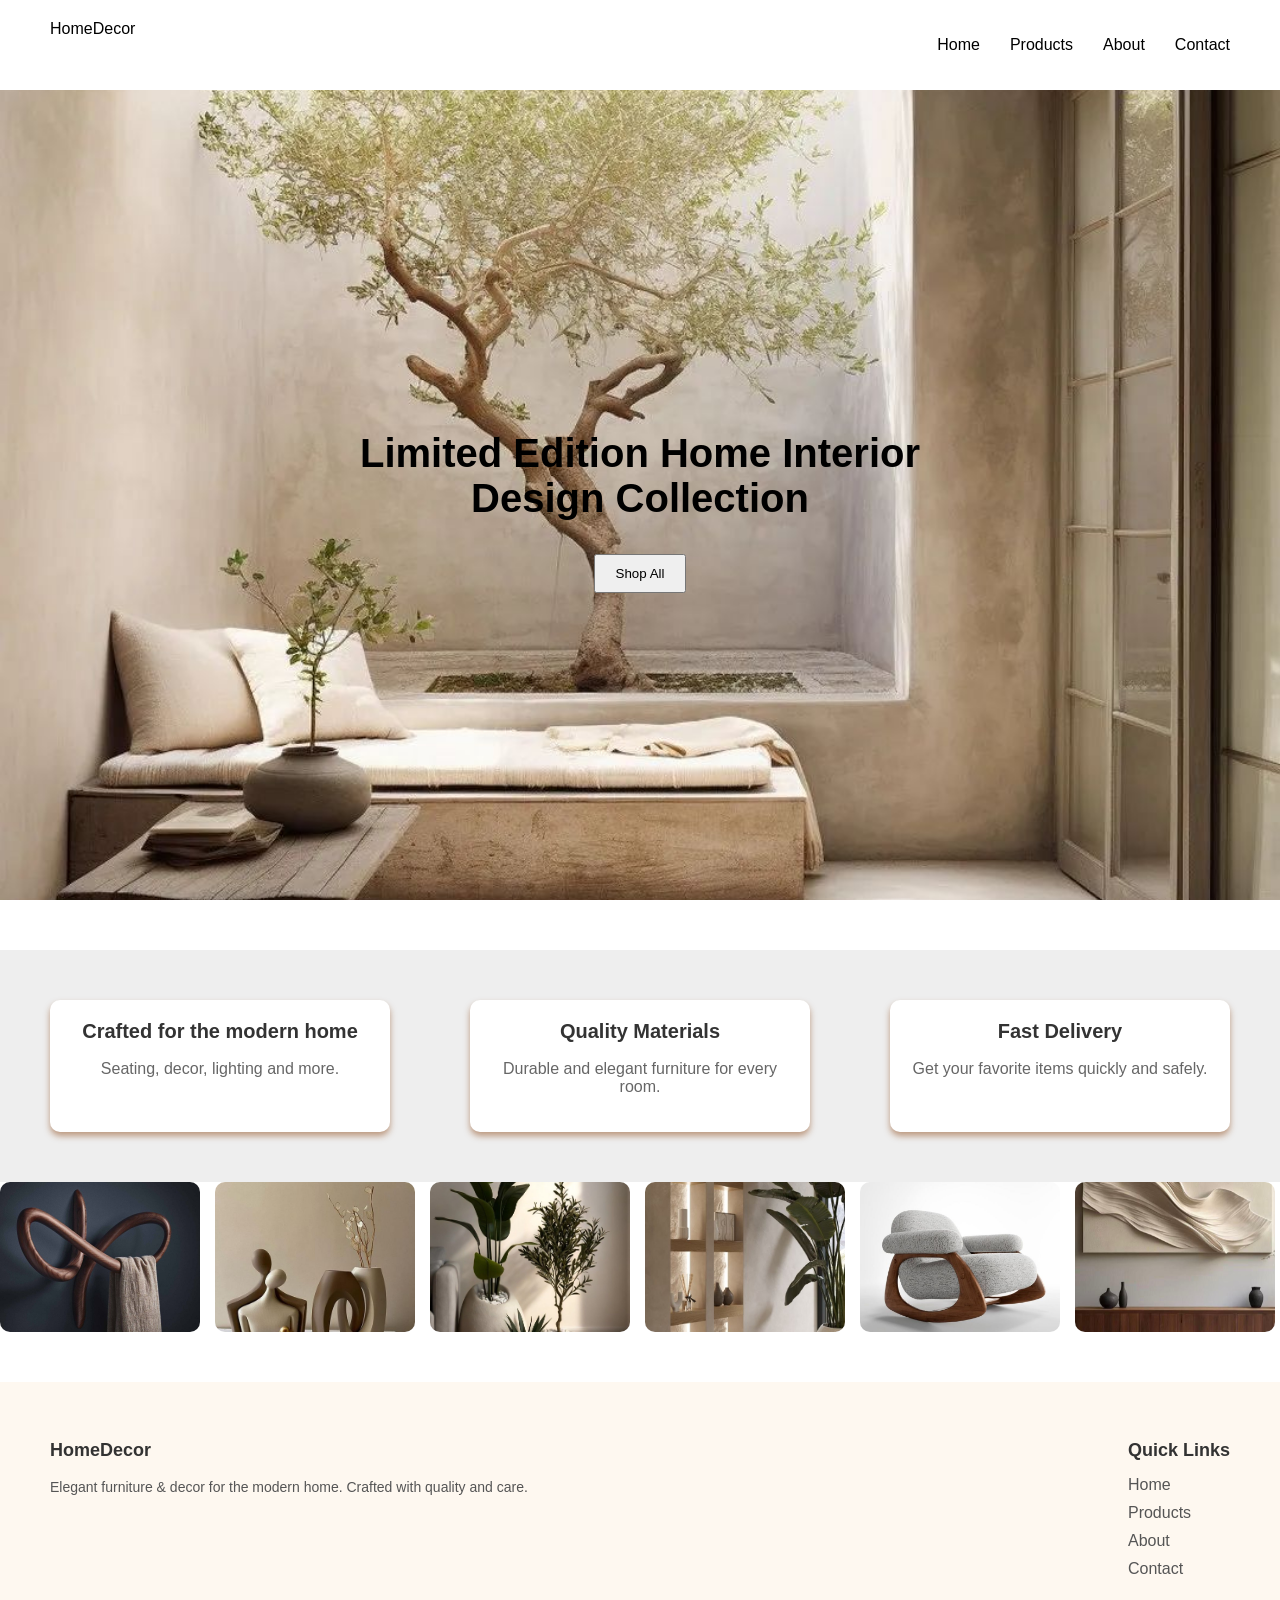
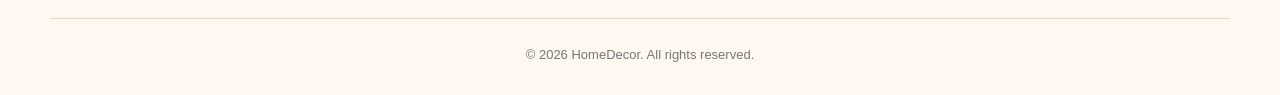
==== index.html @ 3b5e0960 "index.html" ====
<!DOCTYPE html>
<html lang="en">
<head>
  <meta charset="UTF-8">
  <title>HomeDecor</title>
  <link rel="stylesheet" href="index.css">
</head>
<body>

<!-- NAVBAR -->
<nav>
  <div class="logo">HomeDecor</div>
  <ul>
    <li>Home</li>
    <li>Products</li>
    <li>About</li>
    <li>Contact</li>
  </ul>
</nav>
<!-- HERO SECTION -->
<section class="hero">
  <div class="hero-text">
    <h1>Limited Edition Home Interior Design Collection</h1>
    <button>Shop All</button>
  </div>
</section>
<section class="info">
  <div class="info-container">
    <div class="info-card">
      <h2>Crafted for the modern home</h2>
      <p>Seating, decor, lighting and more.</p>
    </div>
    <div class="info-card">
      <h2>Quality Materials</h2>
      <p>Durable and elegant furniture for every room.</p>
    </div>
    <div class="info-card">
      <h2>Fast Delivery</h2>
      <p>Get your favorite items quickly and safely.</p>
    </div>
  </div>
</section>

<!-- Slider Section -->
<section class="photo-slider">
  <div class="slide"><img src="decor1.jpg" alt="Decor 1"></div>
  <div class="slide"><img src="decor2.jpg" alt="Decor 2"></div>
  <div class="slide"><img src="decor3.jpg" alt="Decor 3"></div>
  <div class="slide"><img src="decor4.jpg" alt="Decor 4"></div>
   <div class="slide"><img src="decor5.jpg" alt="Decor 2"></div>
  <div class="slide"><img src="decor6.jpg" alt="Decor 3"></div>
  <div class="slide"><img src="decor7.jpg" alt="Decor 4"></div>
<div class="slide"><img src="decor2.jpg" alt="Decor 2"></div>
  <div class="slide"><img src="decor3.jpg" alt="Decor 3"></div>
</section>
<footer class="footer">
  <div class="footer-container">
    <!-- Brand / About -->
    <div class="footer-column">
      <h3>HomeDecor</h3>
      <p>Elegant furniture & decor for the modern home. Crafted with quality and care.</p>
    </div>

    <!-- Quick Links -->
    <div class="footer-column">
      <h3>Quick Links</h3>
      <ul class="footer-links">
        <li><a href="#">Home</a></li>
        <li><a href="#">Products</a></li>
        <li><a href="#">About</a></li>
        <li><a href="#">Contact</a></li>
      </ul>
    </div>
  </div>

  <div class="footer-bottom">
    <p>&copy; 2026 HomeDecor. All rights reserved.</p>
  </div>
</footer>
</body>
</html>
---- index.css ----
body {
  margin: 0;
  font-family: Arial, sans-serif;
}

/* NAVBAR */
nav {
  display: flex;
  justify-content: space-between;
  padding: 20px 50px;
  background: white;
}

nav ul {
  display: flex;
  list-style: none;
  gap: 30px;
}

nav li {
  cursor: pointer;
}

/* HERO */
.hero {
  height: 90vh;
  background: url('furnituree.jpg') center/cover;
  display: flex;
  align-items: center;
  justify-content: center;
  text-align: center;
  margin-bottom: 50px; /* hapësirë mes hero dhe slider */
}

.hero h1 {
  color: black;
  font-size: 40px;
  max-width: 600px;
}

.hero button {
  padding: 10px 20px;
}

/* Slider container */
.photo-slider {
  display: flex;
  width: 100%;
  overflow: hidden;
  gap: 15px;
  padding-bottom: 50px; /* pak hapësirë poshtë sliderit */
}

/* Slides (cards) */
.photo-slider .slide {
  flex: 0 0 200px;  /* madhësia e secilës foto/card */
  height: 150px;
  border-radius: 10px;
  overflow: hidden;
  animation: slideMove 12s linear infinite;
}

.photo-slider .slide img {
  width: 100%;
  height: 100%;
  object-fit: cover;
}

/* Animation keyframes për slider horizontal */
@keyframes slideMove {
  0% { transform: translateX(0); }
  100% { transform: translateX(-100%); }
}
/* INFO SECTION */
.info {
  padding: 50px;
  background: #eee;
  text-align: center;
}

/* Container për cards */
.info-container {
  display: flex;                  /* horizontal layout */
  justify-content: space-between; /* shpërndan cards në rresht */
  gap: 20px;                      /* hapësira mes cards */
  flex-wrap: nowrap;              /* nuk bëhen njëri mbi tjetrin */
}

/* Secili card */
.info-card {
  background: white;
  padding: 20px;
  border-radius: 10px;
  flex: 1;            /* merr hapësirë të barabartë */
  max-width: 300px;   /* madhësi maksimale për secilën card */
  box-shadow: 0 px 6px rgba(90, 57, 57, 0.881);
}

.info-card h2 {
  margin-top: 0;
  font-size: 20px;
  color: #333;
}

.info-card p {
  font-size: 16px;
  color: #666;
}
.info-card {
  background: white;          /* vetë card mbetet e bardhë */
  padding: 20px;
  border-radius: 10px;

  flex: 1;                    /* merr hapësirë të barabartë */
  max-width: 300px;

  /* Shadow kafe */
  box-shadow: 0 4px 6px rgba(139, 69, 19, 0.5); /* x-offset y-offset blur ngjyra */
}
.footer {
  background: #fef8f0; /* krem shumë i lehtë */
  color: #333;          /* tekst gri e errët për kontrast */
  padding: 40px 50px 20px;
  font-family: Arial, sans-serif;
}

.footer-container {
  display: flex;
  justify-content: space-between;
  gap: 30px;
  flex-wrap: wrap;
  margin-bottom: 30px;
}

.footer-column h3 {
  margin-bottom: 15px;
  font-size: 18px;
  color: #333;
}

.footer-column p {
  font-size: 14px;
  line-height: 1.6;
  color: #555;
}

.footer-links {
  list-style: none;
  padding: 0;
  margin: 0;
}

.footer-links li {
  margin-bottom: 10px;
}

.footer-links li a {
  color: #555;
  text-decoration: none;
  transition: color 0.3s;
}

.footer-links li a:hover {
  color: #c59d5f; /* kafe e artë për hover */
}

.footer-bottom {
  text-align: center;
  border-top: 1px solid #e0d7ca; /* vijë e lehtë */
  padding-top: 15px;
  font-size: 13px;
  color: #777;
}
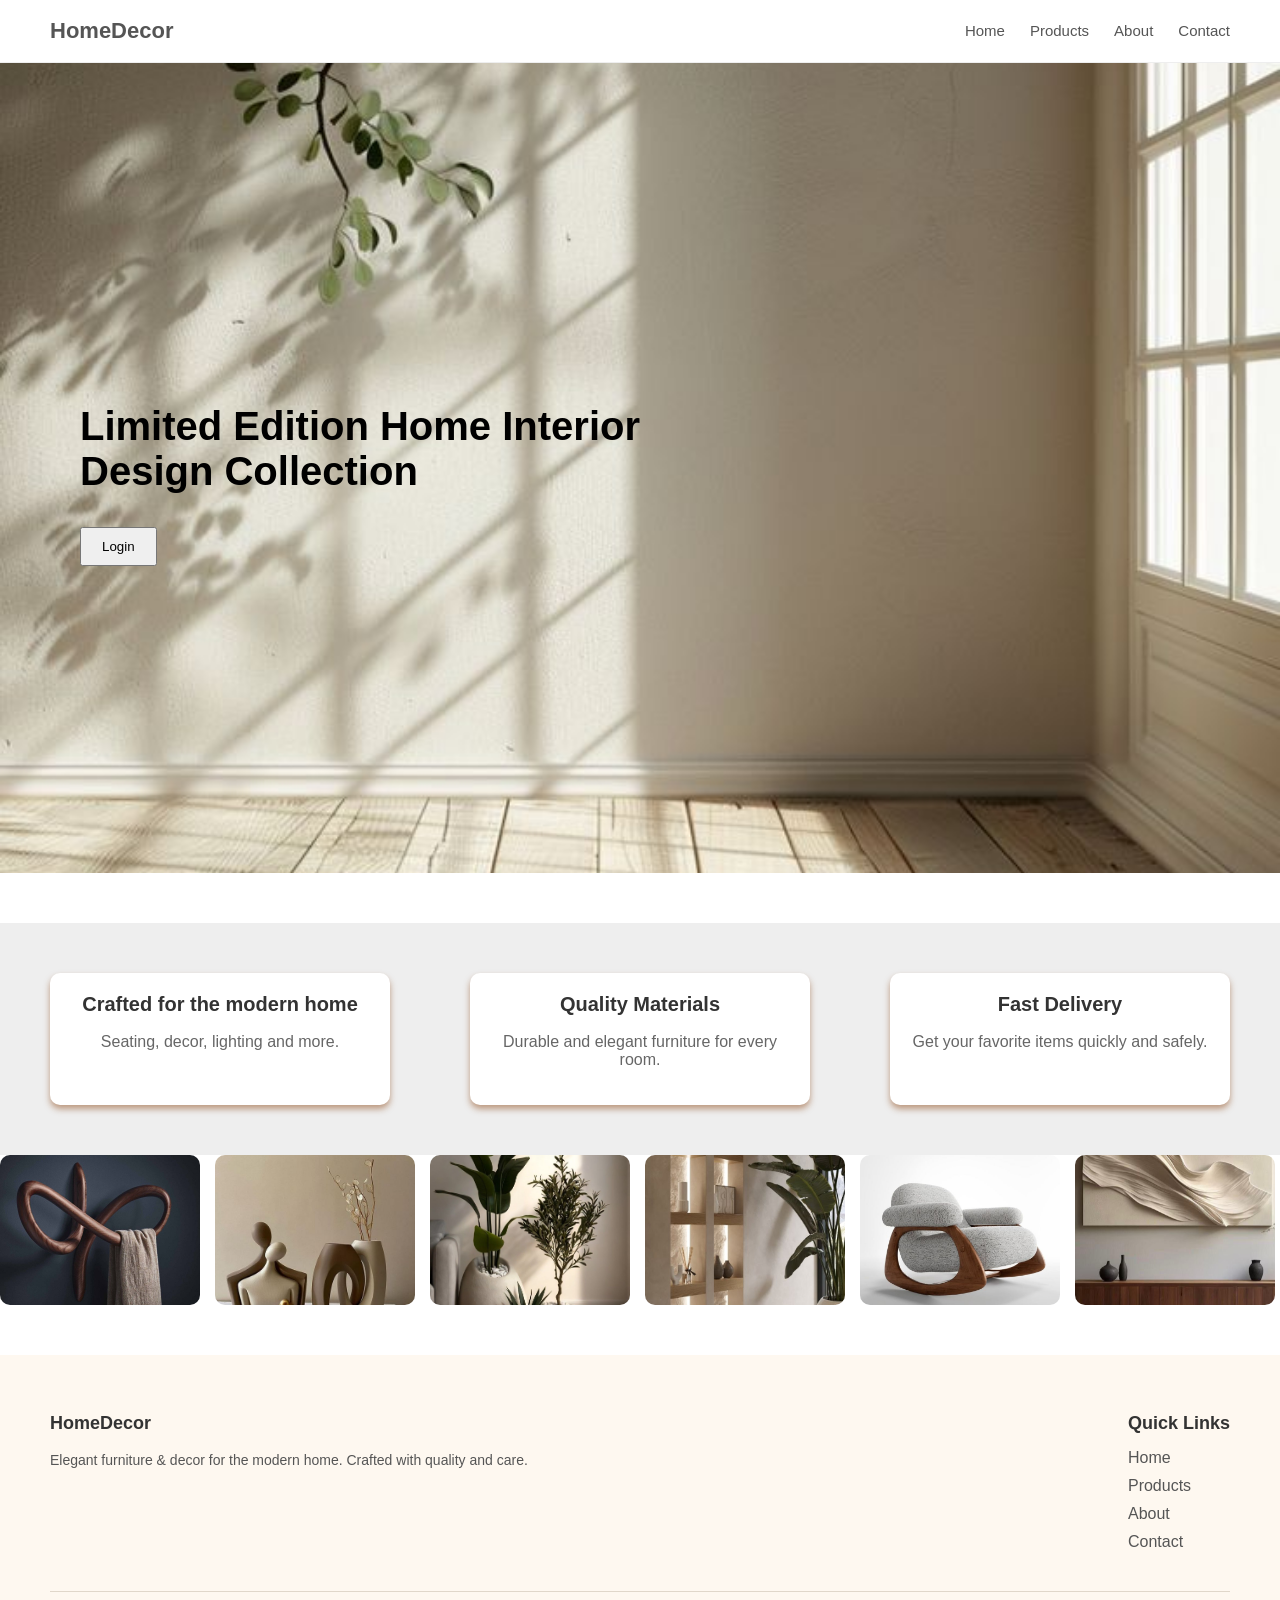
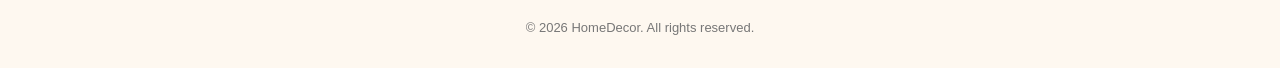
==== commit 17ae99fb: "Products.html" ====
--- a/index.html
+++ b/index.html
@@ -11,17 +11,17 @@
 <nav>
   <div class="logo">HomeDecor</div>
   <ul>
-    <li>Home</li>
-    <li>Products</li>
-    <li>About</li>
-    <li>Contact</li>
+ <li><a href="index.html">Home</a></li>
+<li><a href="Products.html">Products</a></li>
+<li><a href="About.html">About</a></li>
+<li><a href="Contact.html">Contact</a></li>
   </ul>
 </nav>
 <!-- HERO SECTION -->
 <section class="hero">
   <div class="hero-text">
     <h1>Limited Edition Home Interior Design Collection</h1>
-    <button>Shop All</button>
+    <button>Login</button>
   </div>
 </section>
 <section class="info">
@@ -60,15 +60,13 @@
       <h3>HomeDecor</h3>
       <p>Elegant furniture & decor for the modern home. Crafted with quality and care.</p>
     </div>
-
-    <!-- Quick Links -->
     <div class="footer-column">
       <h3>Quick Links</h3>
       <ul class="footer-links">
-        <li><a href="#">Home</a></li>
-        <li><a href="#">Products</a></li>
-        <li><a href="#">About</a></li>
-        <li><a href="#">Contact</a></li>
+ <li><a href="index.html">Home</a></li>
+<li><a href="Products.html">Products</a></li>
+<li><a href="About.html">About</a></li>
+<li><a href="Contact.html">Contact</a></li>
       </ul>
     </div>
   </div>
--- a/index.css
+++ b/index.css
@@ -7,30 +7,53 @@
 nav {
   display: flex;
   justify-content: space-between;
-  padding: 20px 50px;
+  align-items: center;
+  padding: 18px 50px;
   background: white;
-}
-
+  border-bottom: 1px solid #eee;
+}
+
+/* LOGO */
+.logo {
+  font-size: 22px;
+  font-weight: bold;
+  color: #555;
+}
+
+/* MENU */
 nav ul {
   display: flex;
   list-style: none;
-  gap: 30px;
-}
-
-nav li {
-  cursor: pointer;
+  gap: 25px;
+  margin: 0;
+  padding: 0;
+}
+
+/* LINKS */
+nav a {
+  text-decoration: none;
+  color: #555;
+  font-size: 15px;
+  transition: 0.3s;
+}
+
+/* HOVER */
+nav a:hover {
+  color: black;
 }
 
 /* HERO */
 .hero {
   height: 90vh;
-  background: url('furnituree.jpg') center/cover;
+  background: url('download.jpg') center/cover;
   display: flex;
   align-items: center;
-  justify-content: center;
-  text-align: center;
-  margin-bottom: 50px; /* hapësirë mes hero dhe slider */
-}
+  justify-content: flex-start; 
+  text-align: left;            
+  padding-left: 80px;         
+  margin-bottom: 50px;
+}
+
 
 .hero h1 {
   color: black;
@@ -42,18 +65,16 @@
   padding: 10px 20px;
 }
 
-/* Slider container */
 .photo-slider {
   display: flex;
   width: 100%;
   overflow: hidden;
   gap: 15px;
-  padding-bottom: 50px; /* pak hapësirë poshtë sliderit */
-}
-
-/* Slides (cards) */
+  padding-bottom: 50px;
+}
+
 .photo-slider .slide {
-  flex: 0 0 200px;  /* madhësia e secilës foto/card */
+  flex: 0 0 200px;  
   height: 150px;
   border-radius: 10px;
   overflow: hidden;
@@ -171,3 +192,12 @@
   font-size: 13px;
   color: #777;
 }
+/* PRODUCTS GRID */
+.products-grid {
+  display: grid;
+  grid-template-columns: repeat(4, 1fr); /* 4 per row */
+  gap: 30px;
+  padding: 50px 80px;
+  max-width: 1400px;
+  margin: auto;
+}
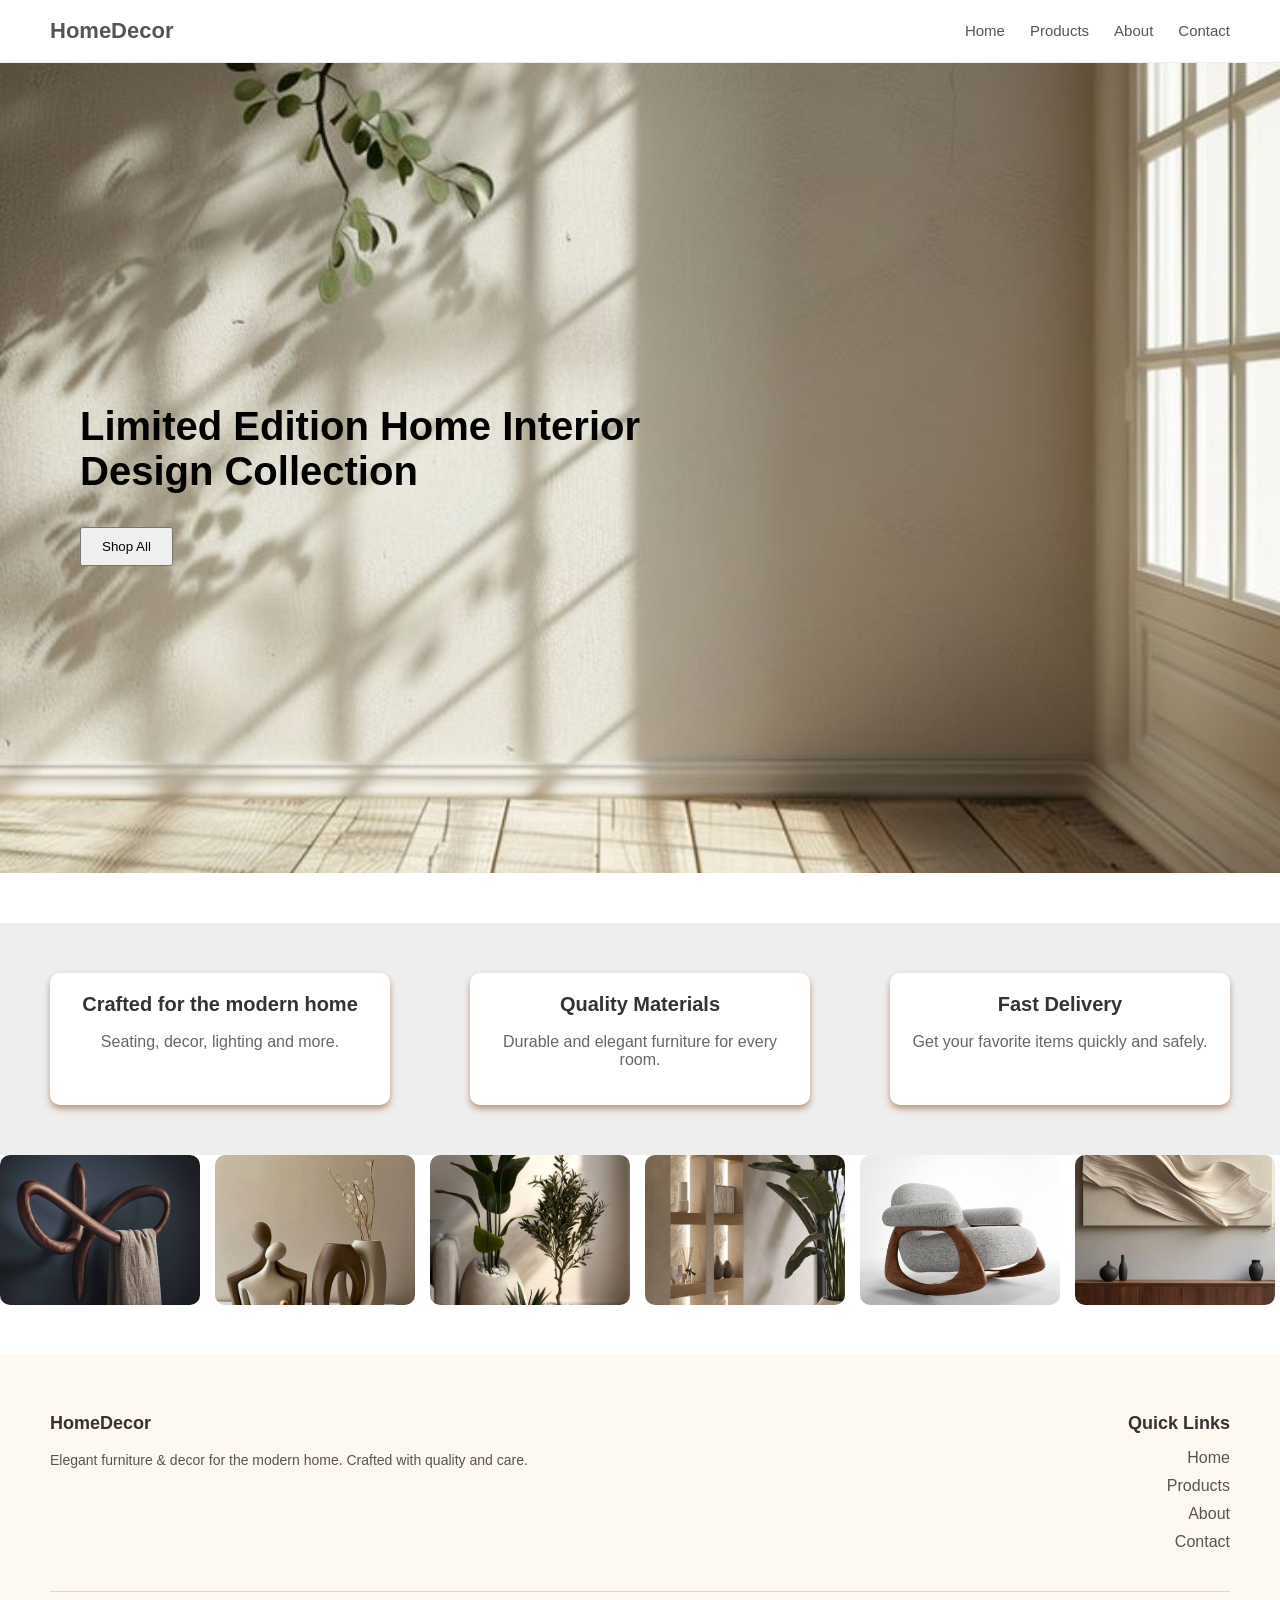
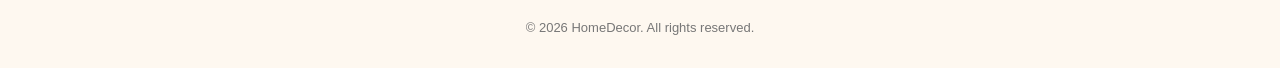
==== commit f66742a4: "about page" ====
--- a/index.html
+++ b/index.html
@@ -21,7 +21,7 @@
 <section class="hero">
   <div class="hero-text">
     <h1>Limited Edition Home Interior Design Collection</h1>
-    <button>Login</button>
+    <button>Shop All</button>
   </div>
 </section>
 <section class="info">
@@ -60,13 +60,15 @@
       <h3>HomeDecor</h3>
       <p>Elegant furniture & decor for the modern home. Crafted with quality and care.</p>
     </div>
+
+    <!-- Quick Links -->
     <div class="footer-column">
       <h3>Quick Links</h3>
       <ul class="footer-links">
- <li><a href="index.html">Home</a></li>
-<li><a href="Products.html">Products</a></li>
-<li><a href="About.html">About</a></li>
-<li><a href="Contact.html">Contact</a></li>
+        <li><a href="#">Home</a></li>
+        <li><a href="#">Products</a></li>
+        <li><a href="#">About</a></li>
+        <li><a href="#">Contact</a></li>
       </ul>
     </div>
   </div>
--- a/index.css
+++ b/index.css
@@ -87,24 +87,24 @@
   object-fit: cover;
 }
 
-/* Animation keyframes për slider horizontal */
+
 @keyframes slideMove {
   0% { transform: translateX(0); }
   100% { transform: translateX(-100%); }
 }
-/* INFO SECTION */
+
 .info {
   padding: 50px;
   background: #eee;
   text-align: center;
 }
 
-/* Container për cards */
+
 .info-container {
-  display: flex;                  /* horizontal layout */
-  justify-content: space-between; /* shpërndan cards në rresht */
-  gap: 20px;                      /* hapësira mes cards */
-  flex-wrap: nowrap;              /* nuk bëhen njëri mbi tjetrin */
+  display: flex;               
+  justify-content: space-between; 
+  gap: 20px;                     
+  flex-wrap: nowrap;             
 }
 
 /* Secili card */
@@ -112,8 +112,8 @@
   background: white;
   padding: 20px;
   border-radius: 10px;
-  flex: 1;            /* merr hapësirë të barabartë */
-  max-width: 300px;   /* madhësi maksimale për secilën card */
+  flex: 1;            
+  max-width: 300px;  
   box-shadow: 0 px 6px rgba(90, 57, 57, 0.881);
 }
 
@@ -128,29 +128,41 @@
   color: #666;
 }
 .info-card {
-  background: white;          /* vetë card mbetet e bardhë */
+  background: white;          
   padding: 20px;
   border-radius: 10px;
 
-  flex: 1;                    /* merr hapësirë të barabartë */
+  flex: 1;                    
   max-width: 300px;
 
-  /* Shadow kafe */
-  box-shadow: 0 4px 6px rgba(139, 69, 19, 0.5); /* x-offset y-offset blur ngjyra */
+  
+  box-shadow: 0 4px 6px rgba(139, 69, 19, 0.5); 
 }
 .footer {
-  background: #fef8f0; /* krem shumë i lehtë */
-  color: #333;          /* tekst gri e errët për kontrast */
+  background: #fef8f0; 
+  color: #333;         
   padding: 40px 50px 20px;
   font-family: Arial, sans-serif;
 }
 
 .footer-container {
-  display: flex;
-  justify-content: space-between;
-  gap: 30px;
-  flex-wrap: wrap;
+  display: flex;              
+  justify-content: space-between; 
+  align-items: flex-start;
+  flex-wrap: wrap;             
   margin-bottom: 30px;
+}
+
+.footer-column:first-child {
+  text-align: left;            
+  flex: 1;                 
+  min-width: 200px;
+}
+
+.footer-column:last-child {
+  text-align: right;            
+  flex: 1;
+  min-width: 200px;
 }
 
 .footer-column h3 {
@@ -182,22 +194,26 @@
 }
 
 .footer-links li a:hover {
-  color: #c59d5f; /* kafe e artë për hover */
+  color: #c59d5f;
 }
 
 .footer-bottom {
   text-align: center;
-  border-top: 1px solid #e0d7ca; /* vijë e lehtë */
+  border-top: 1px solid #e0d7ca; 
   padding-top: 15px;
   font-size: 13px;
   color: #777;
 }
-/* PRODUCTS GRID */
-.products-grid {
-  display: grid;
-  grid-template-columns: repeat(4, 1fr); /* 4 per row */
-  gap: 30px;
-  padding: 50px 80px;
-  max-width: 1400px;
-  margin: auto;
-}
+
+/* Responsive për celular */
+@media (max-width: 768px) {
+  .footer-container {
+    flex-direction: column;
+    text-align: center;
+  }
+
+  .footer-column:last-child {
+    text-align: center;
+    margin-top: 20px;
+  }
+}
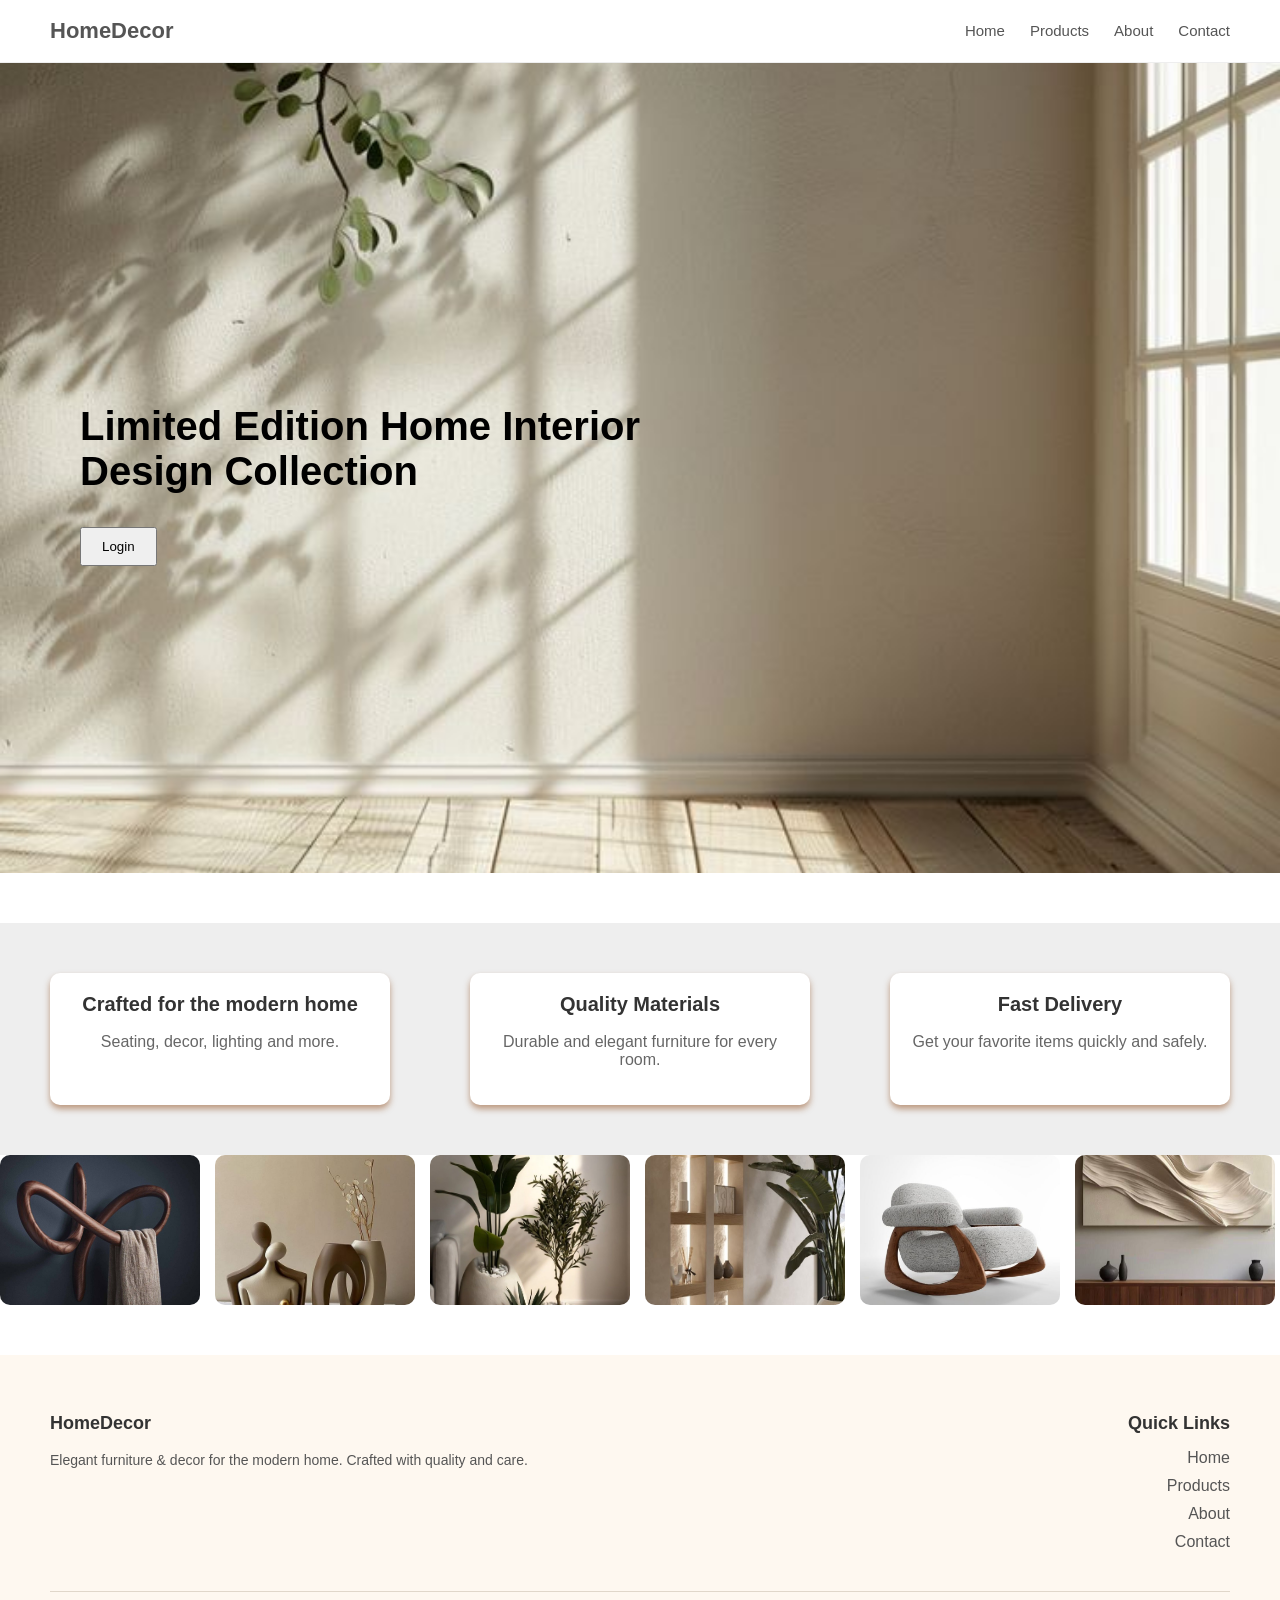
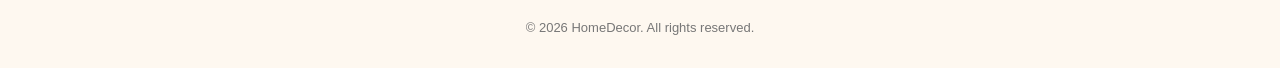
==== commit e16b2a16: "Login" ====
--- a/index.html
+++ b/index.html
@@ -21,7 +21,7 @@
 <section class="hero">
   <div class="hero-text">
     <h1>Limited Edition Home Interior Design Collection</h1>
-    <button>Shop All</button>
+   <a href="login.html"><button>Login</button></a>
   </div>
 </section>
 <section class="info">
@@ -77,5 +77,6 @@
     <p>&copy; 2026 HomeDecor. All rights reserved.</p>
   </div>
 </footer>
+<script src="contact.js" defer></script>
 </body>
 </html>
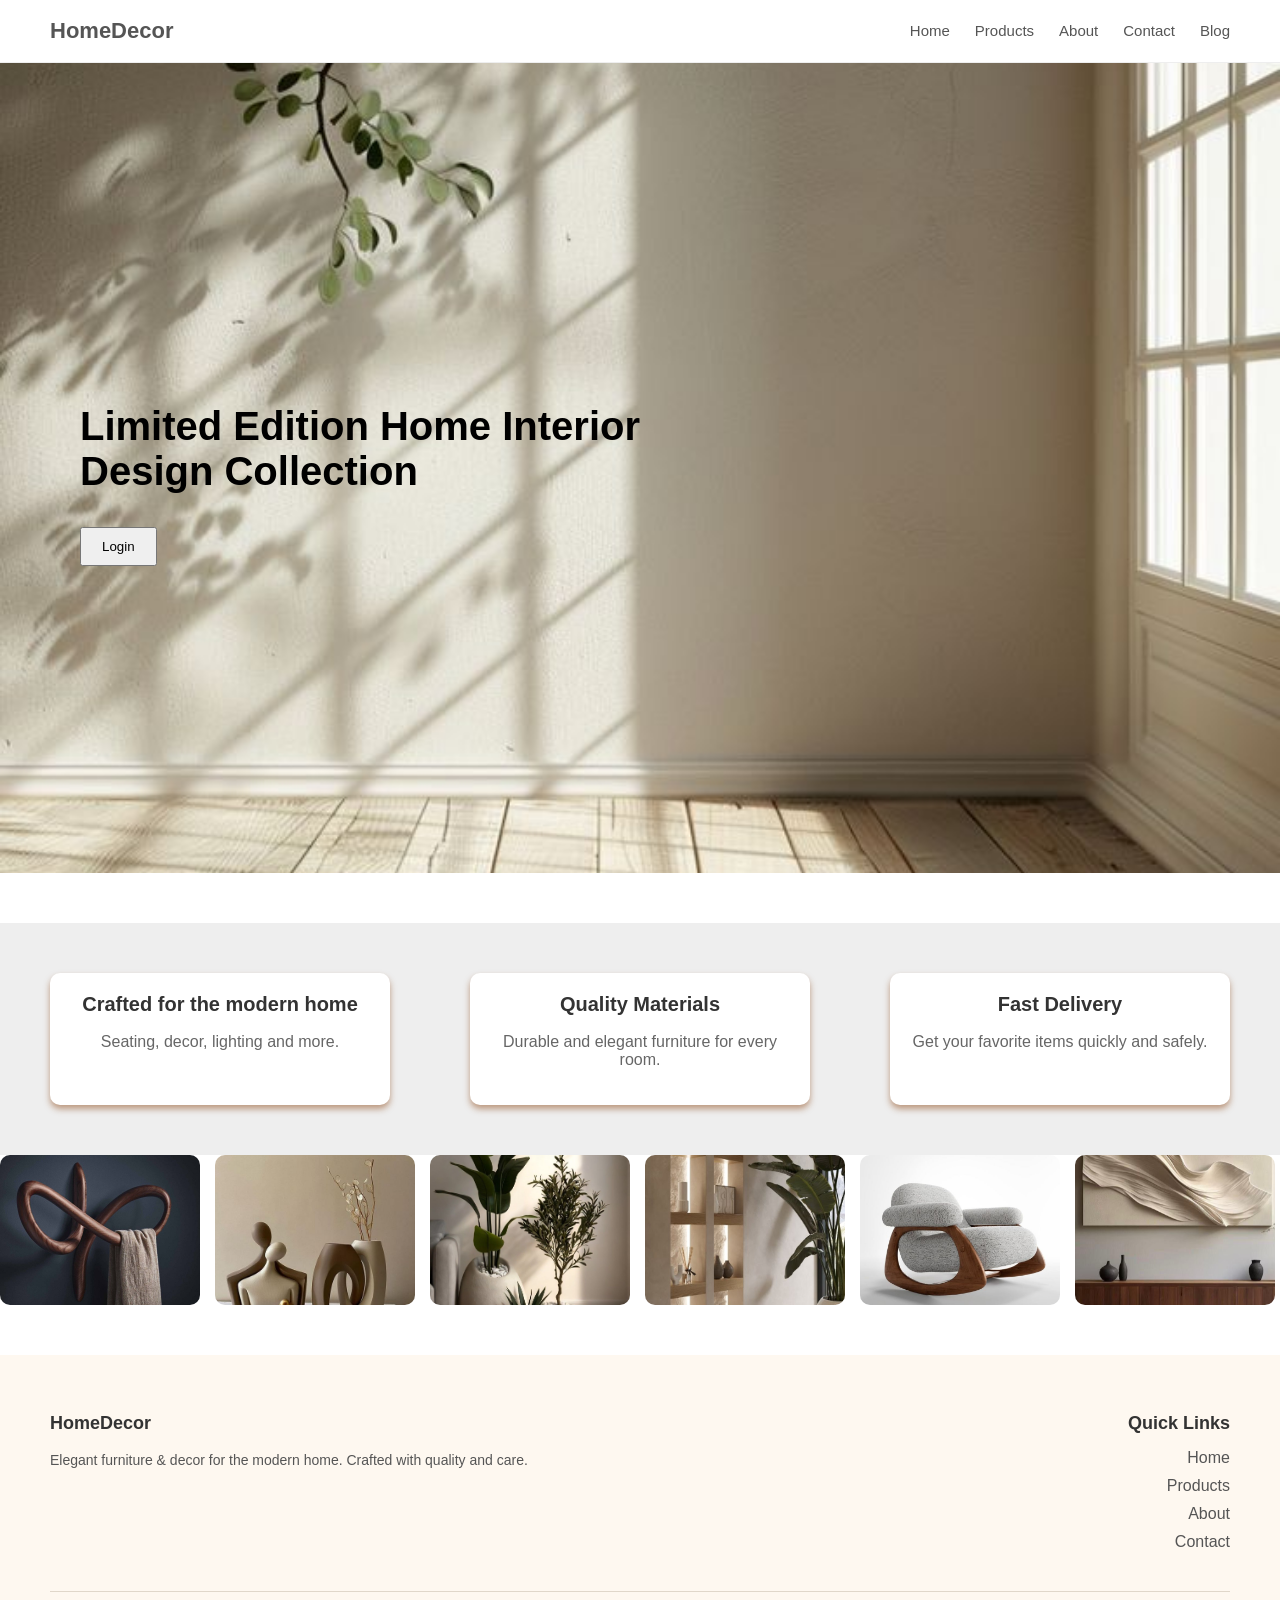
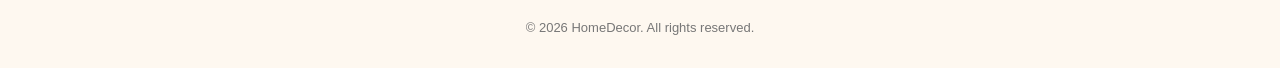
==== commit 0b0be444: "Blog" ====
--- a/index.html
+++ b/index.html
@@ -15,6 +15,7 @@
 <li><a href="Products.html">Products</a></li>
 <li><a href="About.html">About</a></li>
 <li><a href="Contact.html">Contact</a></li>
+<li><a href="blog.html">Blog</a></li>
   </ul>
 </nav>
 <!-- HERO SECTION -->
@@ -77,6 +78,5 @@
     <p>&copy; 2026 HomeDecor. All rights reserved.</p>
   </div>
 </footer>
-<script src="contact.js" defer></script>
 </body>
 </html>
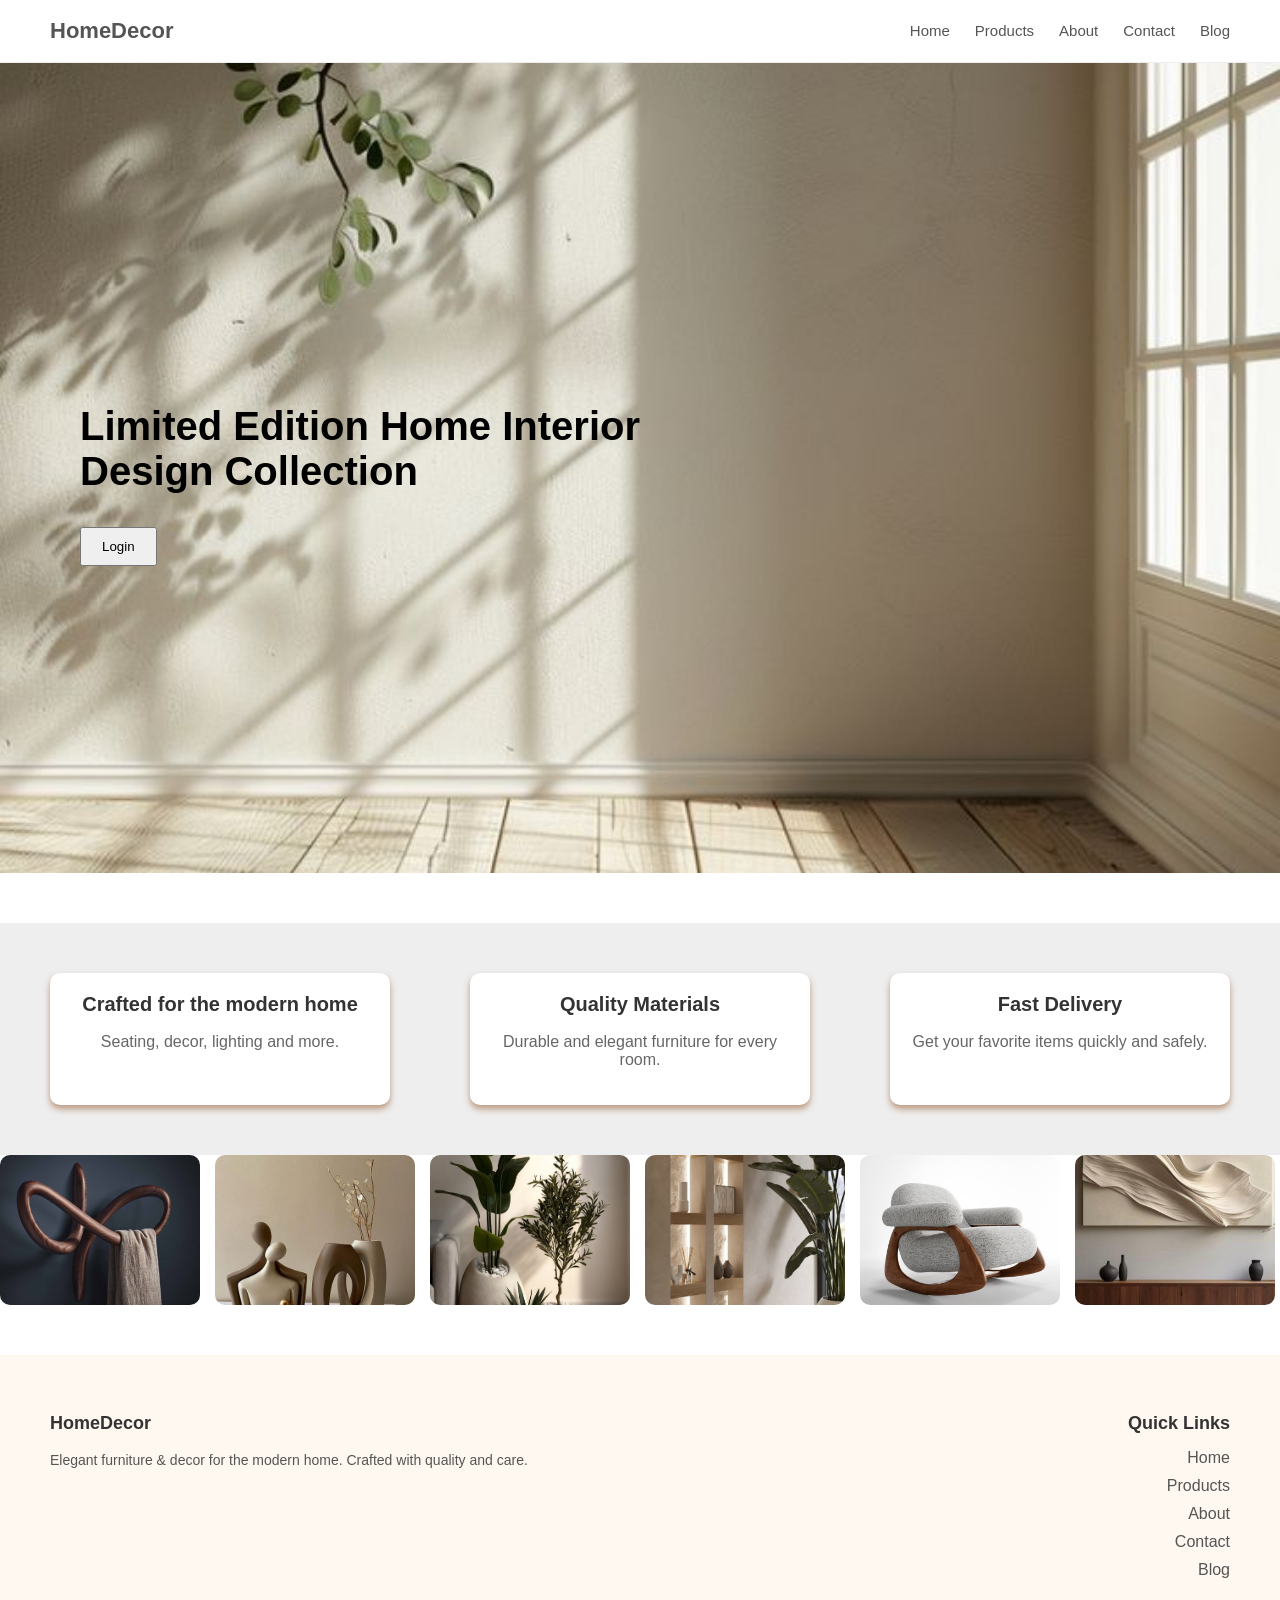
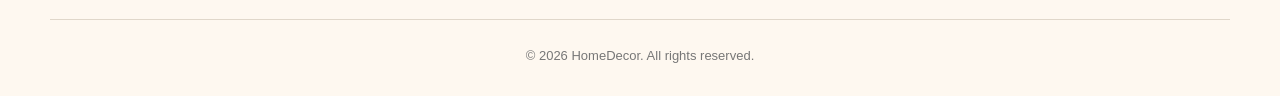
==== commit e81c65eb: "edited footer" ====
--- a/index.html
+++ b/index.html
@@ -64,15 +64,17 @@
 
     <!-- Quick Links -->
     <div class="footer-column">
-      <h3>Quick Links</h3>
+     <h3>Quick Links</h3>
       <ul class="footer-links">
-        <li><a href="#">Home</a></li>
-        <li><a href="#">Products</a></li>
-        <li><a href="#">About</a></li>
-        <li><a href="#">Contact</a></li>
+        <li><a href="index.html">Home</a></li>
+        <li><a href="Products.html">Products</a></li>
+        <li><a href="About.html">About</a></li>
+        <li><a href="Contact.html">Contact</a></li>
+             <li><a href="blog.html">Blog</a></li>
       </ul>
     </div>
   </div>
+      
 
   <div class="footer-bottom">
     <p>&copy; 2026 HomeDecor. All rights reserved.</p>
